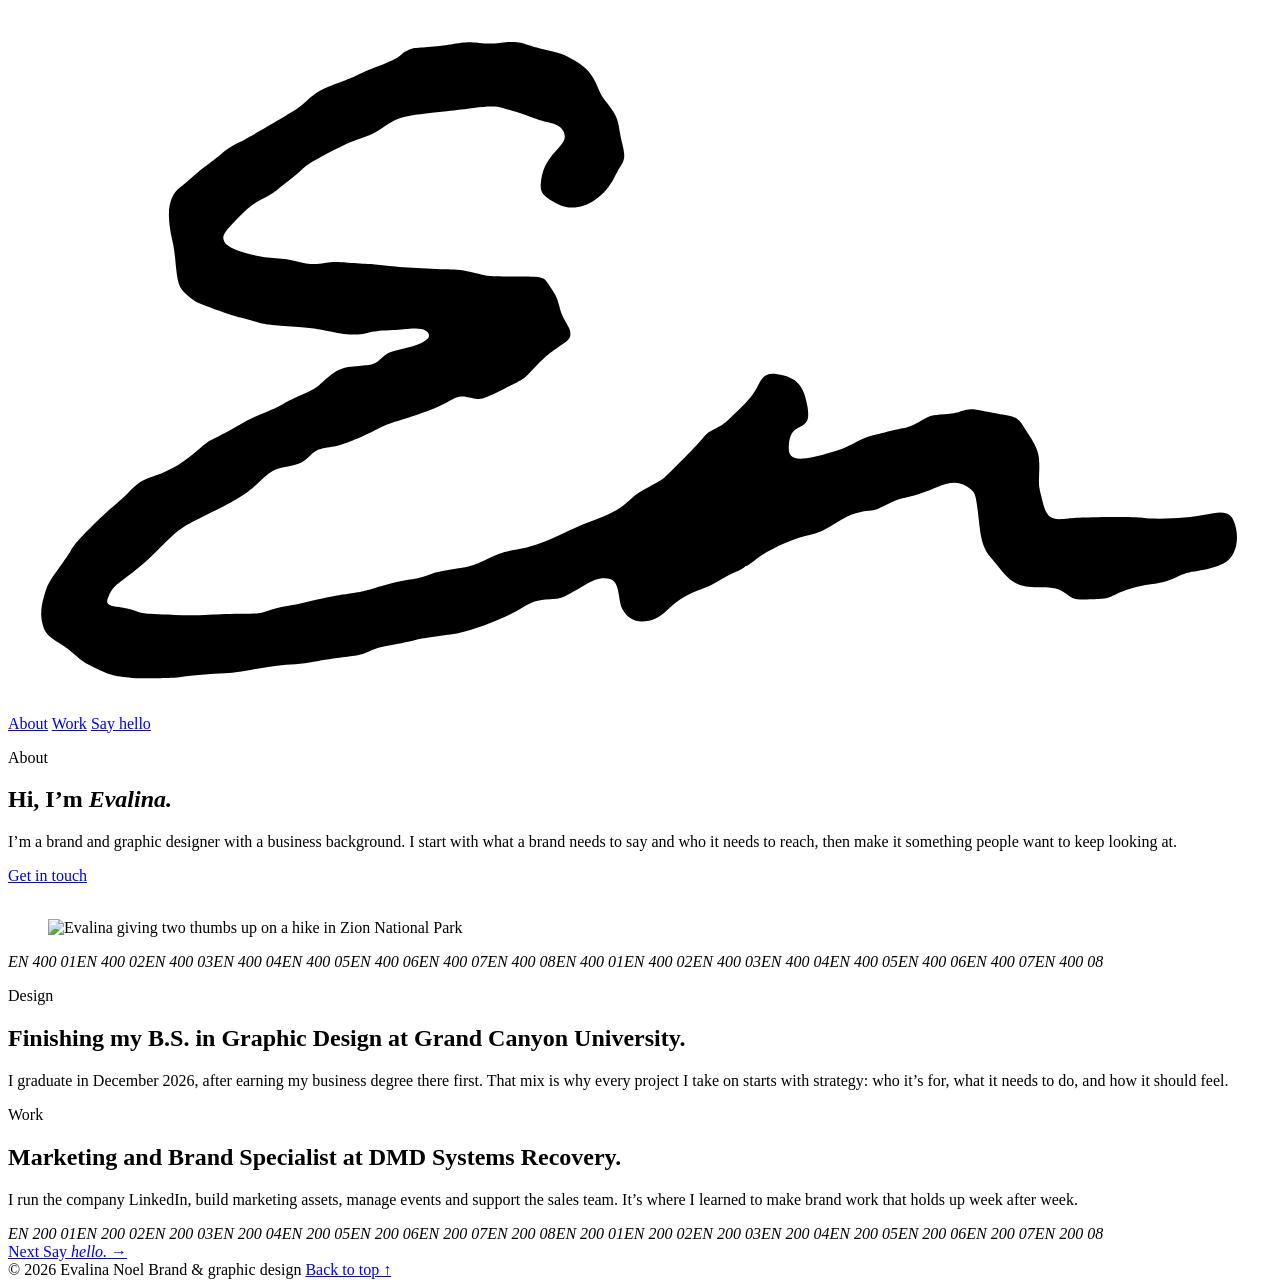
==== about.html @ e54be5aa "Add files via upload" ====
<!doctype html>
<html lang="en">
<head>
  <meta charset="utf-8">
  <meta name="viewport" content="width=device-width, initial-scale=1">
  <title>About | Evalina Noel</title>
  <meta name="description" content="About Evalina Noel, brand and graphic designer.">
  <meta property="og:title" content="About | Evalina Noel">
  <meta property="og:description" content="About Evalina Noel, brand and graphic designer.">
  <meta property="og:url" content="https://evalinanoel.com/about.html">
  <meta property="og:image" content="https://evalinanoel.com/images/film/hero-blue.jpg">
  <meta property="og:type" content="website">
  <meta name="theme-color" content="#2443c9">
  <link rel="canonical" href="https://evalinanoel.com/about.html">
  <link rel="icon" href="favicon.svg" type="image/svg+xml">
  <link rel="preload" href="assets/fonts/archivo.woff2" as="font" type="font/woff2" crossorigin>
  <link rel="preload" href="assets/fonts/young-serif.woff2" as="font" type="font/woff2" crossorigin>
  <link rel="stylesheet" href="assets/css/style.css">
  <script>document.documentElement.classList.add('js');</script>
</head>
<body id="top">

  <header class="site-header">
    <a class="site-header__logo" href="index.html" aria-label="Evalina Noel, home"><svg viewBox="-20 -20 1702 946" class="sig" aria-hidden="true" focusable="false"><defs><mask id="sig-pen-1" maskUnits="userSpaceOnUse" x="-100" y="-100" width="1900" height="1150"><path class="sig__pen" d="M723 210C732 205 763 199 772 181C781 163 788 125 777 103C767 81 741 56 709 49C677 42 631 51 587 59C542 67 489 80 440 98C391 116 331 143 293 166C256 190 226 213 215 240C204 266 209 305 230 323C251 341 291 341 342 347C394 353 478 353 538 357C597 361 675 363 699 372C723 380 707 396 684 411C662 425 611 441 562 459C513 478 448 499 391 523C334 547 268 577 220 606C172 635 130 667 103 697C76 726 55 761 59 782C63 804 84 821 127 826C170 831 249 820 318 811C386 802 473 784 538 772C603 761 660 749 709 743C758 737 802 747 831 738C860 729 868 707 885 689C901 671 907 662 929 631C951 599 1008 508 1017 499C1026 490 993 555 983 577C972 599 942 622 953 631C965 640 1010 637 1051 631C1092 624 1155 604 1198 591C1240 579 1284 551 1308 557C1331 564 1331 605 1339 631C1348 657 1346 696 1359 714C1372 732 1387 739 1418 738C1448 737 1508 717 1540 709C1572 701 1597 692 1608 689" fill="none" stroke="#fff" stroke-width="190" stroke-linecap="round" stroke-linejoin="round" pathLength="1"/></mask></defs><path class="sig__ink" d="M152.0 882.4C125.3 880.5 116.5 878.3 96.8 868.4C83.3 861.6 80.0 859.4 68.4 849.4C63.5 845.3 56.9 840.2 53.6 838.2C33.5 825.5 30.5 822.5 27.0 811.2C23.5 800.2 24.0 787.4 28.4 772.3C32.9 756.7 35.6 751.5 47.7 735.3C53.1 728.1 60.6 717.1 64.5 710.8C70.7 700.8 73.7 697.2 92.0 678.9C103.3 667.6 115.9 655.7 120.0 652.5C124.1 649.2 133.4 640.9 140.6 634.0C157.5 617.6 159.5 616.3 178.4 609.6C200.7 601.8 217.8 591.2 239.3 572.0C246.9 565.2 250.3 563.0 264.4 556.2C273.3 551.8 285.5 545.2 291.4 541.6C302.3 534.8 313.6 529.4 331.0 522.5C336.2 520.4 345.3 516.1 351.2 512.8C357.1 509.5 368.0 504.1 375.6 500.9C391.3 494.0 394.5 492.0 405.5 481.9C422.7 466.3 430.1 463.1 452.3 461.9C470.9 460.9 473.9 459.9 482.8 451.7C490.6 444.6 494.2 442.7 506.5 440.1C532.9 434.3 547.0 427.7 547.0 421.3C547.0 413.7 536.1 409.9 520.5 412.0C516.1 412.6 504.2 413.5 494.0 414.0C479.5 414.6 473.0 415.4 464.0 417.5C449.3 421.0 438.9 420.5 414.0 415.5C393.2 411.3 386.9 410.6 356.0 408.5C329.3 406.8 324.7 406.1 311.2 401.9C305.9 400.3 297.7 398.0 293.0 396.8C282.3 394.2 244.9 380.9 235.2 376.4C227.1 372.5 216.3 363.1 212.5 356.6C209.1 350.8 207.4 342.3 205.5 321.9C204.7 312.3 203.1 300.8 202.0 296.4C192.4 256.0 195.6 233.5 212.7 220.8C215.9 218.5 223.2 212.3 229.0 207.0C234.8 201.8 243.8 194.5 249.0 190.8C254.2 187.1 262.6 180.6 267.6 176.3C274.7 170.3 280.3 166.7 292.1 160.6C307.0 153.0 358.7 122.7 370.0 115.0C373.1 112.9 378.9 108.1 383.0 104.3C395.8 92.4 403.8 88.1 429.2 79.2C435.6 76.9 445.2 72.9 450.7 70.2C456.1 67.5 463.0 64.4 466.0 63.2C469.0 62.0 477.4 58.8 484.7 56.0C497.3 51.1 507.9 45.3 510.9 41.6C512.5 39.7 518.8 36.2 523.5 34.8C525.1 34.3 533.5 33.5 542.0 33.0C550.5 32.5 564.5 31.0 573.0 29.6C597.0 25.8 599.2 25.6 614.3 27.1C626.6 28.2 630.1 28.2 643.9 26.7C662.3 24.7 667.9 25.2 682.6 30.5C688.1 32.4 698.2 35.1 705.1 36.5C721.8 39.8 730.4 43.0 742.4 50.4C761.2 61.9 767.1 69.1 776.0 91.1C777.9 95.8 781.2 101.2 784.5 105.3C797.1 120.5 801.2 128.7 803.0 142.2C803.7 146.8 805.5 156.1 807.2 162.9C811.0 178.8 810.8 183.7 805.7 191.7C803.6 194.9 799.4 202.4 796.3 208.5C779.4 241.3 745.9 257.1 720.7 244.1C700.6 233.7 696.4 228.8 697.4 216.5C698.8 199.0 704.3 187.1 717.4 173.0C729.4 160.3 731.6 155.0 728.4 147.2C725.6 140.3 719.8 136.8 706.1 133.6C700.1 132.2 690.6 129.2 685.1 127.0C676.1 123.5 660.8 118.6 645.0 114.3C637.2 112.1 624.9 112.3 607.0 114.8C598.5 116.0 582.3 117.9 571.0 119.0C511.0 125.1 506.8 126.1 484.4 141.2C472.8 149.0 470.5 150.1 449.5 157.5C441.3 160.5 428.4 166.4 414.5 173.7C387.8 187.8 384.4 189.9 374.0 199.2C369.5 203.2 362.2 209.2 357.9 212.5C353.6 215.8 346.7 221.2 342.7 224.6C338.6 227.9 330.6 233.0 324.9 236.0C309.8 243.6 304.3 248.0 287.4 265.1C269.9 283.0 267.6 287.4 271.5 295.1C276.5 304.7 308.5 314.8 340.8 317.0C351.7 317.7 359.4 318.8 368.0 321.0C384.5 325.2 392.3 325.7 406.7 323.5C417.2 321.9 420.5 321.8 437.5 322.9C447.9 323.5 461.0 324.3 466.5 324.6C472.0 324.9 482.8 326.0 490.5 327.1C504.1 329.0 556.3 331.9 576.6 332.0C587.9 332.0 597.8 333.6 615.0 338.3C626.5 341.4 626.5 341.4 661.4 341.7C703.4 342.0 700.6 341.2 709.8 355.0C718.5 368.1 719.6 370.3 722.5 382.1C724.3 389.6 726.3 394.7 729.7 400.5C736.7 412.6 737.3 414.0 737.3 418.7C737.3 425.0 735.2 427.3 719.9 437.4C706.7 446.3 702.8 449.8 682.5 471.1C674.5 479.5 674.5 479.5 649.0 492.3C618.9 507.3 616.6 507.9 604.7 505.1C590.0 501.5 585.7 502.2 572.5 510.1C561.2 517.0 534.4 527.1 501.0 537.1C494.1 539.1 484.7 543.2 473.5 549.0C454.3 559.0 430.1 568.6 420.7 570.1C397.7 573.6 395.6 574.4 386.7 582.8C376.0 592.9 374.0 593.8 353.1 598.0C338.0 601.0 333.7 603.5 318.9 617.6C300.8 634.8 290.8 641.0 242.2 665.1C212.1 680.1 210.6 681.2 183.0 708.5C164.8 726.5 157.0 733.3 142.3 744.3C122.8 759.0 120.8 761.0 116.0 771.2C110.9 782.0 113.0 784.4 129.6 786.5C136.4 787.4 144.4 789.3 151.0 791.6C162.5 795.7 157.8 795.2 214.5 797.6C224.6 798.0 238.0 797.8 251.0 796.9C262.3 796.2 282.3 795.5 295.5 795.5C319.5 795.4 319.5 795.4 331.1 791.3C337.9 788.9 347.2 786.5 353.6 785.5C366.3 783.6 376.5 781.4 398.0 776.1C406.5 774.0 418.9 771.5 425.5 770.6C453.2 766.7 458.1 765.7 471.0 762.0C493.9 755.2 510.0 751.3 521.0 749.7C531.0 748.2 538.0 746.3 553.5 740.7C557.7 739.2 567.7 737.1 578.5 735.6C602.3 732.2 605.8 731.2 624.0 722.5C641.7 714.1 648.8 711.8 665.0 709.1C683.5 706.0 699.5 700.8 720.0 691.0C743.2 680.0 752.9 675.7 761.6 672.5C791.7 661.2 803.7 655.0 814.9 644.5C826.4 633.8 828.4 632.4 843.5 624.5C850.6 620.8 858.3 616.5 860.6 614.9C865.7 611.4 906.8 569.9 914.5 560.6C921.6 551.9 922.5 551.2 934.1 545.5C943.0 541.2 944.8 539.7 961.2 523.7C978.6 506.7 984.0 500.0 990.4 487.2C996.9 474.3 1002.4 471.2 1015.7 473.0C1041.4 476.4 1052.2 488.2 1056.6 517.4C1059.0 533.5 1057.0 539.0 1046.7 543.9C1035.9 549.1 1032.5 554.7 1031.4 569.5C1029.8 589.9 1043.5 591.9 1089.8 577.9C1102.9 574.0 1109.5 571.3 1120.5 565.5C1133.6 558.6 1135.8 557.8 1156.0 552.7C1167.8 549.7 1180.7 546.7 1184.5 546.0C1192.4 544.7 1197.6 542.6 1210.5 535.1C1221.7 528.7 1223.6 528.2 1240.7 527.0C1252.1 526.3 1256.0 525.6 1263.0 523.1C1273.5 519.3 1277.9 519.3 1293.5 522.6C1300.1 524.0 1311.7 526.2 1319.2 527.5C1336.0 530.3 1340.4 532.5 1345.7 540.8C1347.7 543.9 1351.7 550.2 1354.6 554.6C1367.6 574.7 1369.5 581.8 1368.5 606.1C1367.9 622.7 1367.9 622.9 1371.4 637.8C1378.2 667.0 1382.4 670.4 1408.0 667.4C1425.7 665.3 1495.5 664.7 1507.9 666.5C1526.2 669.3 1572.2 667.1 1591.1 662.5C1618.1 656.0 1627.0 658.6 1632.0 674.7C1639.2 697.6 1632.5 720.0 1616.0 728.5C1608.2 732.5 1592.9 736.7 1582.0 738.0C1570.4 739.3 1563.1 741.4 1553.1 746.4C1543.7 751.2 1535.1 753.6 1518.8 756.1C1499.8 758.9 1486.1 762.9 1471.5 769.8C1459.5 775.4 1459.5 775.4 1440.0 776.2C1417.5 777.1 1415.6 776.7 1407.2 770.5C1394.7 761.4 1389.5 760.0 1367.0 760.0C1341.6 760.0 1331.0 754.6 1314.2 733.0C1310.6 728.3 1305.4 722.1 1302.7 719.1C1294.4 709.8 1290.4 698.2 1288.0 676.5C1283.6 635.9 1283.1 634.1 1276.4 628.1C1263.5 616.8 1250.6 616.3 1228.0 626.5C1216.6 631.6 1202.2 636.4 1192.0 638.5C1180.6 640.8 1175.6 642.6 1161.5 649.6C1149.7 655.4 1147.6 656.1 1139.0 657.1C1121.1 659.1 1112.2 662.6 1091.4 675.6C1077.7 684.2 1069.9 687.6 1059.3 689.5C1038.6 693.3 1005.4 708.3 988.2 721.7C976.6 730.8 968.8 735.6 959.5 739.6C954.5 741.7 945.1 746.7 938.5 750.7C930.4 755.6 922.5 759.4 914.1 762.5C894.2 769.7 882.9 776.5 868.5 790.1C855.3 802.5 847.6 806.0 833.2 806.0C822.5 806.0 814.0 801.0 808.4 791.4C805.3 786.1 804.5 783.2 802.5 770.1C799.9 752.9 795.4 748.0 782.4 748.0C773.8 748.1 769.0 749.9 750.5 760.7C725.4 775.2 725.4 775.2 710.5 776.1C691.6 777.3 685.6 779.1 671.2 788.4C652.8 800.3 612.3 816.2 586.0 821.9C583.5 822.4 571.1 824.3 558.3 826.0C545.5 827.7 533.3 829.7 531.0 830.5C525.9 832.3 507.4 836.2 491.1 838.9C481.5 840.6 476.1 842.1 466.8 846.1C454.8 851.2 454.8 851.2 428.7 854.5C414.3 856.3 397.6 859.0 391.5 860.3C384.4 861.9 375.7 863.1 367.0 863.5C349.3 864.3 335.3 866.1 308.5 870.9C290.8 874.1 282.4 875.1 265.5 876.0C243.5 877.1 219.1 879.4 211.2 881.1C206.4 882.1 162.1 883.1 152.0 882.4Z" mask="url(#sig-pen-1)"/></svg></a>
    <nav class="site-header__nav" aria-label="Primary">
      <a href="about.html" aria-current="page">About</a>
      <a href="work.html">Work</a>
      <a href="contact.html" class="site-header__cta">Say hello</a>
    </nav>
  </header>

  <main>

    <section class="about about--page" id="about">
      <div class="about__intro reveal">
        <p class="eyebrow">About</p>
        <h1 class="display">Hi, I&rsquo;m <em class="silver">Evalina.</em></h1>
        <p class="about__lead">I&rsquo;m a brand and graphic designer with a business background. I start with what a brand needs to say and who it needs to reach, then make it something people want to keep looking at.</p>
        <a class="pill pill--light" href="contact.html">Get in touch</a>
      </div>
      <div class="sky-stars" aria-hidden="true">
        <img class="star" src="images/stars/silver-a.png" alt="" style="--x:63%;--y:16%;--s:93px;--r:-12deg">
        <img class="star" src="images/stars/cream-b.png" alt="" style="--x:92%;--y:72%;--s:118px;--r:18deg">
      </div>
      <figure class="print reveal"><img src="images/film/evalina-zion.jpg" alt="Evalina giving two thumbs up on a hike in Zion National Park" loading="lazy"></figure>
    </section>

    <div class="filmstrip filmstrip--a" aria-hidden="true"><div class="filmstrip__track"><span class="filmstrip__frame"><img src="images/film/falls.jpg" alt="" loading="lazy"><i>EN 400 01</i></span><span class="filmstrip__frame"><img src="images/film/zion.jpg" alt="" loading="lazy"><i>EN 400 02</i></span><span class="filmstrip__frame"><img src="images/film/golden-gate.jpg" alt="" loading="lazy"><i>EN 400 03</i></span><span class="filmstrip__frame"><img src="images/film/crater-lake.jpg" alt="" loading="lazy"><i>EN 400 04</i></span><span class="filmstrip__frame"><img src="images/film/haystack-rock.jpg" alt="" loading="lazy"><i>EN 400 05</i></span><span class="filmstrip__frame"><img src="images/film/flatirons.jpg" alt="" loading="lazy"><i>EN 400 06</i></span><span class="filmstrip__frame"><img src="images/film/sunset.jpg" alt="" loading="lazy"><i>EN 400 07</i></span><span class="filmstrip__frame"><img src="images/film/river-bend.jpg" alt="" loading="lazy"><i>EN 400 08</i></span><span class="filmstrip__frame"><img src="images/film/falls.jpg" alt="" loading="lazy"><i>EN 400 01</i></span><span class="filmstrip__frame"><img src="images/film/zion.jpg" alt="" loading="lazy"><i>EN 400 02</i></span><span class="filmstrip__frame"><img src="images/film/golden-gate.jpg" alt="" loading="lazy"><i>EN 400 03</i></span><span class="filmstrip__frame"><img src="images/film/crater-lake.jpg" alt="" loading="lazy"><i>EN 400 04</i></span><span class="filmstrip__frame"><img src="images/film/haystack-rock.jpg" alt="" loading="lazy"><i>EN 400 05</i></span><span class="filmstrip__frame"><img src="images/film/flatirons.jpg" alt="" loading="lazy"><i>EN 400 06</i></span><span class="filmstrip__frame"><img src="images/film/sunset.jpg" alt="" loading="lazy"><i>EN 400 07</i></span><span class="filmstrip__frame"><img src="images/film/river-bend.jpg" alt="" loading="lazy"><i>EN 400 08</i></span></div></div>

    <section class="more">
      <div class="more__grid">
        <div class="more__block reveal">
          <p class="eyebrow">Design</p>
          <h2 class="more__title">Finishing my B.S. in Graphic Design at Grand Canyon University.</h2>
          <p>I graduate in December 2026, after earning my business degree there first. That mix is why every project I take on starts with strategy: who it&rsquo;s for, what it needs to do, and how it should feel.</p>
        </div>
        <div class="more__block reveal">
          <p class="eyebrow">Work</p>
          <h2 class="more__title">Marketing and Brand Specialist at DMD Systems Recovery.</h2>
          <p>I run the company LinkedIn, build marketing assets, manage events and support the sales team. It&rsquo;s where I learned to make brand work that holds up week after week.</p>
        </div>
      </div>
    </section>


    <div class="filmstrip filmstrip--b" aria-hidden="true"><div class="filmstrip__track"><span class="filmstrip__frame"><img src="images/film/redwoods.jpg" alt="" loading="lazy"><i>EN 200 01</i></span><span class="filmstrip__frame"><img src="images/film/party-table.jpg" alt="" loading="lazy"><i>EN 200 02</i></span><span class="filmstrip__frame"><img src="images/film/rockefeller.jpg" alt="" loading="lazy"><i>EN 200 03</i></span><span class="filmstrip__frame"><img src="images/film/alpacas.jpg" alt="" loading="lazy"><i>EN 200 04</i></span><span class="filmstrip__frame"><img src="images/film/bay.jpg" alt="" loading="lazy"><i>EN 200 05</i></span><span class="filmstrip__frame"><img src="images/film/coast-camp.jpg" alt="" loading="lazy"><i>EN 200 06</i></span><span class="filmstrip__frame"><img src="images/film/mission.jpg" alt="" loading="lazy"><i>EN 200 07</i></span><span class="filmstrip__frame"><img src="images/film/creek-trail.jpg" alt="" loading="lazy"><i>EN 200 08</i></span><span class="filmstrip__frame"><img src="images/film/redwoods.jpg" alt="" loading="lazy"><i>EN 200 01</i></span><span class="filmstrip__frame"><img src="images/film/party-table.jpg" alt="" loading="lazy"><i>EN 200 02</i></span><span class="filmstrip__frame"><img src="images/film/rockefeller.jpg" alt="" loading="lazy"><i>EN 200 03</i></span><span class="filmstrip__frame"><img src="images/film/alpacas.jpg" alt="" loading="lazy"><i>EN 200 04</i></span><span class="filmstrip__frame"><img src="images/film/bay.jpg" alt="" loading="lazy"><i>EN 200 05</i></span><span class="filmstrip__frame"><img src="images/film/coast-camp.jpg" alt="" loading="lazy"><i>EN 200 06</i></span><span class="filmstrip__frame"><img src="images/film/mission.jpg" alt="" loading="lazy"><i>EN 200 07</i></span><span class="filmstrip__frame"><img src="images/film/creek-trail.jpg" alt="" loading="lazy"><i>EN 200 08</i></span></div></div>

    <section class="cta">
      <a class="cta__link reveal" href="contact.html">
        <span class="cta__eyebrow">Next</span>
        <span class="cta__title">Say <em class="silver">hello.</em></span>
        <span class="cta__arrow" aria-hidden="true">&#8594;</span>
      </a>
    </section>

  </main>

  <footer class="site-footer">
    <span>&copy; <span data-year>2026</span> Evalina Noel</span>
    <span>Brand &amp; graphic design</span>
    <a href="#top" data-top>Back to top &#8593;</a>
  </footer>

  <div class="cursor" aria-hidden="true"></div>
  <script src="assets/js/main.js" defer></script>
</body>
</html>
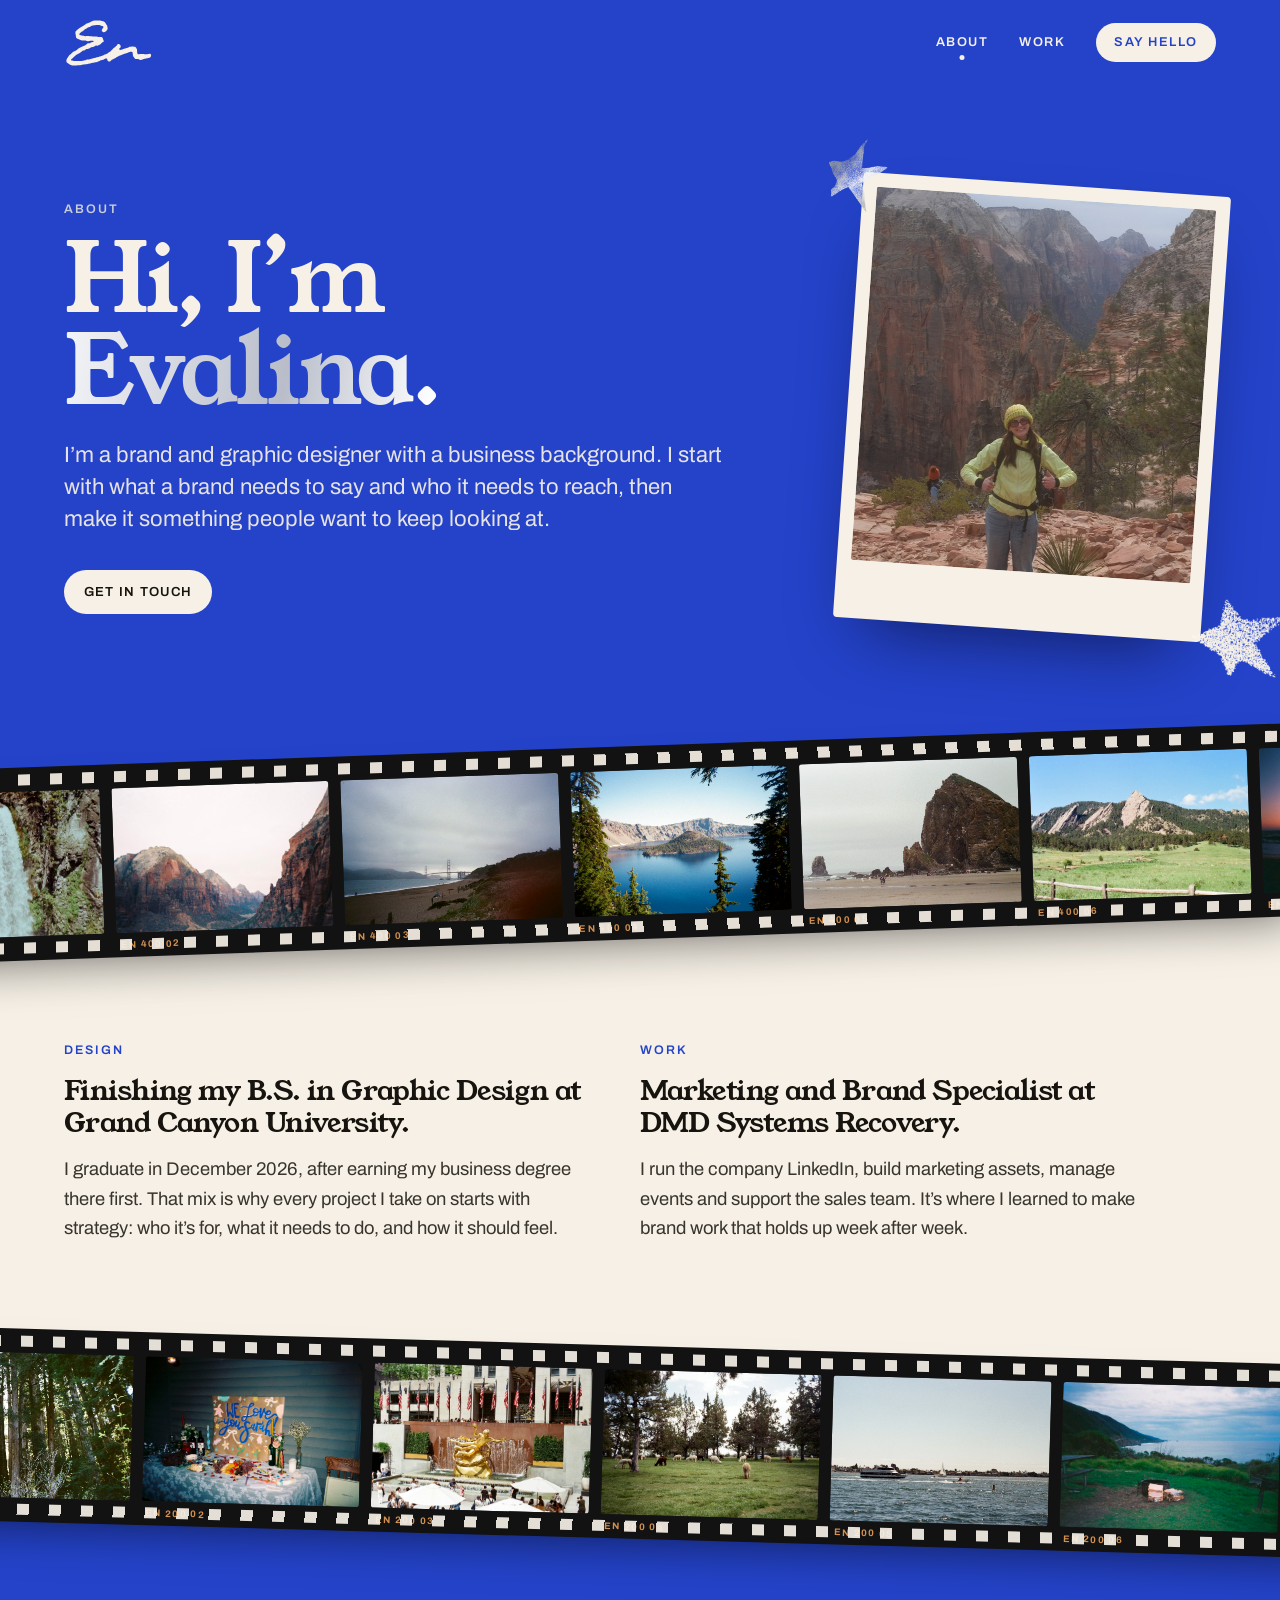
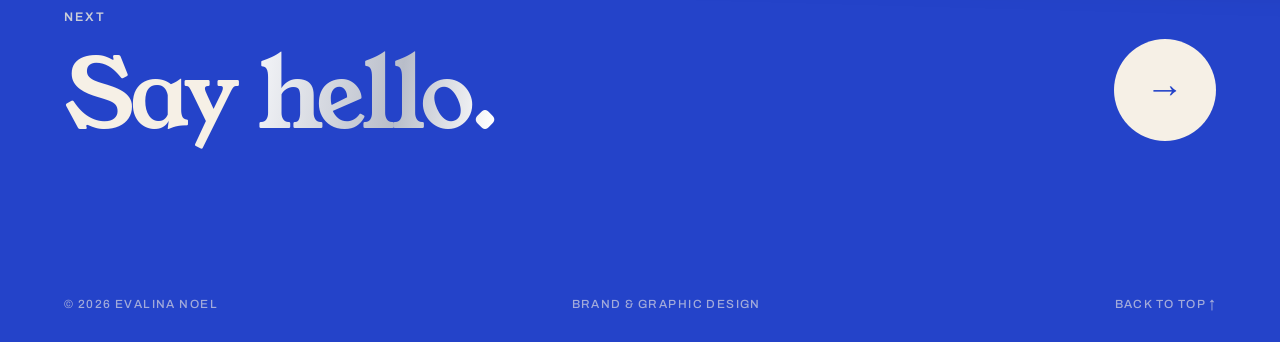
==== commit b8977f89: "Add files via upload" ====
--- a/about.html
+++ b/about.html
@@ -15,7 +15,7 @@
   <link rel="icon" href="favicon.svg" type="image/svg+xml">
   <link rel="preload" href="assets/fonts/archivo.woff2" as="font" type="font/woff2" crossorigin>
   <link rel="preload" href="assets/fonts/young-serif.woff2" as="font" type="font/woff2" crossorigin>
-  <link rel="stylesheet" href="assets/css/style.css">
+  <link rel="stylesheet" href="assets/css/style.css?v=6">
   <script>document.documentElement.classList.add('js');</script>
 </head>
 <body id="top">
@@ -39,8 +39,8 @@
         <a class="pill pill--light" href="contact.html">Get in touch</a>
       </div>
       <div class="sky-stars" aria-hidden="true">
-        <img class="star" src="images/stars/silver-a.png" alt="" style="--x:63%;--y:16%;--s:93px;--r:-12deg">
-        <img class="star" src="images/stars/cream-b.png" alt="" style="--x:92%;--y:72%;--s:118px;--r:18deg">
+        <img loading="lazy" decoding="async" class="star" src="images/stars/silver-a.png" alt="" style="--x:63%;--y:16%;--s:93px;--r:-12deg">
+        <img loading="lazy" decoding="async" class="star" src="images/stars/cream-b.png" alt="" style="--x:92%;--y:72%;--s:118px;--r:18deg">
       </div>
       <figure class="print reveal"><img src="images/film/evalina-zion.jpg" alt="Evalina giving two thumbs up on a hike in Zion National Park" loading="lazy"></figure>
     </section>
@@ -82,6 +82,7 @@
   </footer>
 
   <div class="cursor" aria-hidden="true"></div>
-  <script src="assets/js/main.js" defer></script>
+  <script src="assets/js/main.js?v=6" defer></script>
+  <script data-goatcounter="https://evalinanoel.goatcounter.com/count" async src="https://gc.zgo.at/count.js"></script>
 </body>
 </html>
--- a/assets/css/style.css
+++ b/assets/css/style.css
@@ -0,0 +1,523 @@
+/* evalinanoel.com
+   Ink & Cobalt, warmed up with colors pulled from the film photos.
+   Change a color once here and the whole site follows. */
+
+@font-face { font-family: "Young Serif"; src: url("../fonts/young-serif.woff2") format("woff2"); font-weight: 400; font-display: swap; }
+@font-face { font-family: "Archivo"; src: url("../fonts/archivo.woff2") format("woff2"); font-weight: 100 900; font-stretch: 62% 125%; font-display: swap; }
+
+:root {
+  --ink: #17140f;
+  --paper: #f6f0e6;
+  --cobalt: #2443c9;
+  --cobalt-deep: #172d93;
+  --blush: #f4cfc8;
+  --sun: #f2a65a;
+  --navy: #121a4a;
+  --silver: linear-gradient(100deg, #f4f5f8 0%, #b8bdc9 30%, #ffffff 50%, #a3a9b7 72%, #e7e9ee 100%);
+  --silver-solid: #c9cdd8;
+  --moss: #4a5530;
+
+  --grotesk: "Archivo", "Helvetica Neue", Arial, sans-serif;
+  --serif: var(--grotesk);
+  --display: "Young Serif", Georgia, serif;
+
+  --pad: clamp(20px, 5vw, 80px);
+  --space: clamp(96px, 13vw, 200px);
+  --arch: clamp(48px, 9vw, 140px);
+  --ease: cubic-bezier(.22, .8, .2, 1);
+}
+
+*, *::before, *::after { box-sizing: border-box; }
+html { scroll-behavior: smooth; -webkit-text-size-adjust: 100%; }
+body {
+  margin: 0;
+  background: var(--paper);
+  color: var(--ink);
+  font-family: var(--grotesk);
+  font-size: clamp(1rem, .8vw + .6rem, 1.15rem);
+  line-height: 1.5;
+  -webkit-font-smoothing: antialiased;
+  overflow-x: hidden;
+}
+img { display: block; max-width: 100%; }
+main { overflow-x: clip; }
+html, body { overflow-x: clip; }
+a { color: inherit; text-decoration: none; }
+a:focus-visible, button:focus-visible { outline: 3px solid var(--sun); outline-offset: 4px; border-radius: 4px; }
+em { font-style: normal; }
+
+/* Shared type */
+.eyebrow .idx { display: inline-block; margin-right: .9em; padding: .25em .6em; border-radius: 999px; background: currentColor; }
+.eyebrow .idx { color: inherit; }
+.eyebrow {
+  margin: 0 0 1.2em;
+  font-family: var(--grotesk);
+  font-size: .78rem;
+  font-weight: 600;
+  letter-spacing: .16em;
+  text-transform: uppercase;
+}
+.display {
+  margin: 0;
+  font-family: var(--grotesk);
+  font-weight: 800;
+  font-stretch: 125%;
+  font-size: clamp(2.6rem, 7.4vw, 7.6rem);
+  line-height: .9;
+  letter-spacing: -0.035em;
+  text-transform: uppercase;
+}
+
+.display--md { font-size: clamp(2.2rem, 5vw, 5rem); line-height: .98; }
+
+.pill {
+  display: inline-flex; align-items: center; gap: .6em;
+  padding: .9em 1.5em;
+  border-radius: 999px;
+  background: var(--ink); color: var(--paper);
+  font-family: var(--grotesk); font-size: .82rem; font-weight: 600;
+  letter-spacing: .1em; text-transform: uppercase;
+  transition: background .3s var(--ease), color .3s var(--ease), transform .3s var(--ease);
+}
+.pill:hover { background: var(--cobalt); transform: translateY(-2px); }
+.pill--light { background: var(--paper); color: var(--ink); }
+.pill--light:hover { background: var(--blush); color: var(--ink); }
+
+/* Signature: Evalina's hand-drawn "En" (used in the intro, header and contact) */
+.sig { display: block; width: 100%; height: auto; overflow: visible; }
+.sig__ink { fill: currentColor; }
+/* The pen stroke inside the mask reveals the ink as if it is being written */
+.sig--write .sig__pen { stroke-dasharray: 1 1; stroke-dashoffset: 1; }
+.sig--write.is-writing .sig__pen { animation: sig-write var(--write, 2.2s) cubic-bezier(.55, .05, .35, 1) forwards; }
+@keyframes sig-write { to { stroke-dashoffset: 0; } }
+
+/* ---------- Intro animation ---------- */
+.intro { display: none; }
+.js .intro {
+  display: grid; place-items: center;
+  position: fixed; inset: 0; z-index: 100;
+  background: var(--paper);
+  color: var(--cobalt);
+  cursor: pointer;
+  transition: background-color .9s var(--ease), opacity .6s ease;
+}
+.intro__sig { width: min(62vw, 560px); transform-origin: 0 0; will-change: transform; }
+.intro.is-flying { background-color: rgba(246, 240, 230, 0); }
+.intro.is-flying .intro__sig { transition: transform 1.05s var(--ease), color 1.05s var(--ease); }
+.intro.is-done { opacity: 0; pointer-events: none; }
+.js body.is-intro { overflow: hidden; }
+
+/* ---------- Header ---------- */
+.site-header {
+  position: fixed; top: 0; left: 0; right: 0; z-index: 50;
+  display: flex; align-items: center; justify-content: space-between;
+  padding: 18px var(--pad);
+  color: var(--paper);
+  transition: background-color .5s var(--ease), color .5s var(--ease), padding .5s var(--ease), box-shadow .5s;
+}
+.site-header__logo { display: block; width: clamp(78px, 7vw, 104px); }
+.js body.is-intro .site-header__logo { opacity: 0; }
+.site-header__nav { display: flex; align-items: center; gap: clamp(14px, 2.4vw, 36px); font-family: var(--grotesk); font-size: .8rem; font-weight: 600; letter-spacing: .12em; text-transform: uppercase; }
+.site-header__nav a { position: relative; padding: 6px 0; }
+.site-header__nav a:not(.site-header__cta)::after {
+  content: ""; position: absolute; left: 50%; bottom: -2px; width: 5px; height: 5px; border-radius: 50%;
+  background: currentColor; transform: translateX(-50%) scale(0); transition: transform .3s var(--ease);
+}
+.site-header__nav a:not(.site-header__cta):hover::after { transform: translateX(-50%) scale(1); }
+.site-header__cta { padding: 10px 18px !important; border-radius: 999px; background: var(--paper); color: var(--cobalt); transition: background .3s, color .3s; }
+.site-header__cta:hover { background: var(--blush); }
+.site-header.is-solid { background: rgba(246, 240, 230, .92); backdrop-filter: blur(14px); -webkit-backdrop-filter: blur(14px); color: var(--cobalt); padding-block: 12px; box-shadow: 0 10px 30px -24px rgba(23, 20, 15, .5); }
+.site-header.is-solid .site-header__cta { background: var(--cobalt); color: var(--paper); }
+.site-header.is-solid .site-header__cta:hover { background: var(--ink); }
+
+/* ---------- Hero ---------- */
+.hero { position: relative; min-height: 100svh; display: flex; align-items: flex-start; color: var(--paper); overflow: hidden; background: var(--cobalt-deep); }
+.hero__img { position: absolute; inset: 0; width: 100%; height: 100%; object-fit: cover; object-position: 50% 70%; transform: scale(1.06); transition: transform 2.4s var(--ease); }
+.hero.is-in .hero__img { transform: scale(1); }
+.hero::after { content: ""; position: absolute; inset: 0; background: linear-gradient(180deg, rgba(10, 15, 56, .35) 0%, rgba(10, 15, 56, 0) 40%, rgba(10, 15, 56, 0) 70%, rgba(10, 15, 56, .35) 100%); }
+.hero .sky-stars { z-index: 1; }
+.hero__inner { position: relative; z-index: 2; width: 100%; padding: clamp(120px, 14vh, 150px) var(--pad) 70px; display: grid; grid-template-columns: 1fr minmax(220px, 380px); align-items: end; gap: 24px 40px; }
+.hero__kicker { grid-column: 1 / -1; margin: 0; font-family: var(--grotesk); font-size: .78rem; font-weight: 600; letter-spacing: .16em; text-transform: uppercase; }
+.hero__kicker span { display: inline-block; margin-left: .8em; padding: .25em .7em; border-radius: 999px; background: var(--blush); color: var(--ink); letter-spacing: .08em; }
+.hero__title { margin: 0; font-family: var(--grotesk); font-weight: 800; font-stretch: 125%; font-size: clamp(3rem, 9.4vw, 10rem); line-height: .84; letter-spacing: -0.045em; text-transform: uppercase; }
+.hero__title .line { display: block; overflow: hidden; padding: .06em 0 .24em; margin: -.06em 0 -.24em; }
+.hero__title .line > span { display: block; }
+.js .hero__title .line > span { transform: translateY(105%); transition: transform 1.1s var(--ease); }
+.js .hero.is-in .hero__title .line > span { transform: none; }
+.js .hero.is-in .hero__title .line:nth-child(2) > span { transition-delay: .12s; }
+.js .hero.is-in .hero__title .line:nth-child(3) > span { transition-delay: .24s; }
+.js .hero__kicker, .js .hero__sub { opacity: 0; transform: translateY(16px); transition: opacity .9s var(--ease) .45s, transform .9s var(--ease) .45s; }
+.js .hero.is-in .hero__kicker, .js .hero.is-in .hero__sub { opacity: 1; transform: none; }
+.hero__sub { margin: 0; font-size: clamp(1.1rem, 1.5vw, 1.4rem); line-height: 1.4; color: var(--cobalt-deep); }
+.hero__scroll {
+  position: absolute; z-index: 1; right: var(--pad); bottom: calc(var(--arch) + 40px);
+  writing-mode: vertical-rl; color: var(--paper); font-family: var(--grotesk); font-size: .72rem; font-weight: 600; letter-spacing: .2em; text-transform: uppercase;
+}
+.hero__scroll::after { content: ""; display: block; width: 2px; height: 48px; margin: 12px auto 0; border-radius: 2px; background: currentColor; animation: nudge 2.2s var(--ease) infinite; transform-origin: top; }
+@keyframes nudge { 0% { transform: scaleY(0); } 50% { transform: scaleY(1); } 100% { transform: scaleY(1); opacity: 0; } }
+
+/* Sections sit edge to edge; film strips run across the seams */
+.about, .work, .film, .contact, .page-head, .more, .cta { position: relative; padding: var(--space) var(--pad); background: var(--bg); }
+.film { padding-top: calc(var(--space) * .6); }
+.about { --bg: var(--cobalt); z-index: 2; color: var(--paper); }
+.work { --bg: var(--paper); z-index: 3; }
+.film { --bg: var(--navy); z-index: 4; }
+.contact { --bg: var(--cobalt); z-index: 5; padding-bottom: clamp(40px, 6vw, 80px); }
+
+/* ---------- Stars ---------- */
+.star { display: block; width: 1em; height: 1em; user-select: none; -webkit-user-drag: none; }
+.sky-stars { position: absolute; inset: 0; pointer-events: none; overflow: hidden; }
+.sky-stars .star { position: absolute; left: var(--x); top: var(--y); width: var(--s); height: var(--s); transform: translateY(calc(var(--p, 0) * var(--s) * -2.5px)) rotate(calc(var(--r, 0deg) + var(--p, 0) * 40deg)); will-change: transform; }
+.hero .sky-stars { z-index: 0; }
+
+/* ---------- Section heads ---------- */
+.section-head { display: grid; grid-template-columns: 1fr minmax(240px, 400px); align-items: end; gap: 24px 48px; margin-bottom: clamp(48px, 7vw, 110px); }
+.section-head__note { margin: 0; }
+.section-head--light { color: var(--paper); }
+
+/* ---------- Work ---------- */
+.work { background: var(--paper); }
+.work .display em { color: var(--cobalt); }
+.work__grid { display: grid; grid-template-columns: repeat(3, 1fr); gap: clamp(36px, 4vw, 56px) clamp(18px, 2vw, 28px); }
+.project { display: block; transition: transform .6s var(--ease); }
+.project:hover { transform: translateY(-8px) rotate(-1deg); }
+.project:nth-child(even):hover { transform: translateY(-8px) rotate(1deg); }
+.work__grid .project:nth-child(3n+2) { transition-delay: .08s; }
+.work__grid .project:nth-child(3n) { transition-delay: .16s; }
+.project__media {
+  position: relative; overflow: hidden; aspect-ratio: 808 / 632;
+  background: var(--c, var(--cobalt));
+  border-radius: 14px;
+}
+.project__media img { position: absolute; inset: 0; width: 100%; height: 100%; object-fit: cover; transition: transform .8s var(--ease); }
+
+.project__fallback {
+  position: absolute; inset: 0; display: grid; place-items: center; padding: 10%;
+  font-family: var(--grotesk); font-weight: 800; font-stretch: 125%; text-transform: uppercase; letter-spacing: -0.03em;
+  font-size: clamp(1.4rem, 2.4vw, 2.2rem); line-height: .95; text-align: center; color: var(--paper);
+}
+.project__media.has-img .project__fallback { display: none; }
+.project__meta { display: flex; align-items: center; flex-wrap: wrap; gap: 6px 12px; padding-top: 16px; }
+.project__no { font-family: var(--grotesk); font-size: .78rem; font-weight: 700; letter-spacing: .1em; color: var(--c); }
+.project__meta h3 { margin: 0; font-family: var(--grotesk); font-weight: 700; font-stretch: 112%; font-size: clamp(1rem, 1.3vw, 1.2rem); letter-spacing: -0.01em; text-transform: uppercase; }
+.project__meta p { margin: 0; flex-basis: 100%; opacity: .7; font-size: 1rem; }
+.work__more { margin: clamp(56px, 8vw, 110px) 0 0; text-align: center; }
+
+/* ---------- Film ---------- */
+.film { color: var(--paper); padding-top: calc(var(--space) * .55); }
+
+.film > :not(.sky-stars) { position: relative; z-index: 1; }
+.film .sky-stars, .contact .sky-stars { z-index: 0; }
+.contact > :not(.sky-stars) { position: relative; z-index: 1; }
+.marquee { overflow: hidden; margin: 0 calc(var(--pad) * -1) clamp(48px, 7vw, 100px); }
+.marquee__track { display: flex; gap: .45em; width: max-content; animation: marquee 38s linear infinite; font-family: var(--grotesk); font-weight: 800; font-stretch: 125%; text-transform: uppercase; letter-spacing: -0.03em; font-size: clamp(2.2rem, 5.4vw, 5rem); line-height: 1.1; color: var(--silver-solid); white-space: nowrap; }
+.marquee__star { display: flex; align-items: center; }
+.marquee__star .star { width: .8em; height: .8em; }
+@keyframes marquee { to { transform: translateX(-50%); } }
+
+.gallery { display: grid; grid-template-columns: repeat(3, 1fr); gap: clamp(14px, 2vw, 28px); align-items: start; }
+.gallery__col { display: grid; gap: clamp(14px, 2vw, 28px); will-change: transform; }
+/* Columns drift at different speeds as you scroll (set by main.js) */
+.gallery__col--1 { transform: translateY(calc(var(--p, 0) * 30px)); }
+.gallery__col--2 { transform: translateY(calc(var(--p, 0) * -70px)); margin-top: 60px; }
+.gallery__col--3 { transform: translateY(calc(var(--p, 0) * 40px)); }
+.shot { margin: 0; cursor: zoom-in; }
+.shot img { width: 100%; border-radius: 16px; transition: transform .8s var(--ease), filter .8s var(--ease); }
+.shot--arch img { aspect-ratio: 4 / 5; object-fit: cover; border-radius: 999px 999px 16px 16px; }
+.shot:hover img { transform: translateY(-6px) rotate(-.6deg); filter: saturate(1.15); }
+.shot figcaption { padding: .7em .2em 0; font-family: var(--grotesk); font-size: .72rem; font-weight: 600; letter-spacing: .12em; text-transform: uppercase; opacity: .85; }
+
+/* ---------- About (night sky) ---------- */
+.about { display: grid; grid-template-columns: repeat(12, 1fr); column-gap: 24px; align-items: center; }
+.about__intro { grid-column: 1 / span 7; position: relative; z-index: 1; }
+.about .sky-stars { z-index: 2; }
+
+.about__lead { margin: .9em 0 1.6em; max-width: 30em; font-size: 1.2em; line-height: 1.45; }
+.print { grid-column: 9 / span 4; position: relative; z-index: 1; margin: 0; padding: 14px 14px 58px; background: var(--paper); color: var(--ink); border-radius: 4px; transform: rotate(4deg); box-shadow: 0 30px 70px -30px rgba(0, 0, 0, .8); transition: transform .8s var(--ease); }
+.print:hover { transform: rotate(1deg) translateY(-6px); }
+.print img { width: 100%; aspect-ratio: 4 / 4.4; object-fit: cover; border-radius: 2px; }
+.print figcaption { padding: 14px 4px 18px; font-family: var(--grotesk); font-size: .7rem; font-weight: 600; letter-spacing: .14em; text-transform: uppercase; text-align: center; color: var(--muted, #6b665d); }
+
+.constellation { grid-column: 1 / -1; position: relative; z-index: 1; margin-top: clamp(64px, 9vw, 130px); }
+.constellation__title { margin: 0 0 clamp(24px, 3vw, 40px); font-family: var(--grotesk); font-size: .78rem; font-weight: 600; letter-spacing: .16em; text-transform: uppercase; color: #c9ccd4; }
+.constellation__map { position: relative; aspect-ratio: 100 / 40; }
+.constellation__lines { position: absolute; inset: 0; width: 100%; height: 100%; overflow: visible; }
+.constellation__lines polyline { fill: none; stroke: #c9ccd4; stroke-width: .14; stroke-opacity: .5; stroke-linecap: round; stroke-dasharray: 1; stroke-dashoffset: 1; transition: stroke-dashoffset 2.6s var(--ease) .3s; }
+.constellation.is-in .constellation__lines polyline, .no-anim .constellation__lines polyline { stroke-dashoffset: 0; }
+.constellation__stars { list-style: none; margin: 0; padding: 0; }
+.constellation__stars li { position: absolute; left: var(--x); top: var(--y); width: 0; height: 0; }
+.constellation__stars .star { position: absolute; left: -15px; top: -15px; width: 30px; height: 30px; filter: drop-shadow(0 0 10px rgba(255, 255, 255, .6)); transition: transform .5s var(--ease); }
+.constellation__stars li .star { animation: pulse 4s ease-in-out infinite; animation-delay: calc(var(--x) / 20%  * .4s); }
+.constellation__stars li:hover .star { transform: scale(1.4) rotate(36deg); }
+@keyframes pulse { 0%, 100% { scale: 1; } 50% { scale: 1.15; } }
+.constellation__stars span {
+  position: absolute; left: 50%; top: 26px; transform: translateX(-50%); width: max-content; max-width: 15ch; text-align: center;
+  font-family: var(--grotesk); font-size: clamp(.72rem, .95vw, .9rem); font-weight: 700; font-stretch: 112%; line-height: 1.2; letter-spacing: .02em; text-transform: uppercase;
+}
+.constellation__stars li.up span { top: auto; bottom: 26px; }
+.constellation__stars li:first-child span { left: 0; transform: none; text-align: left; }
+.constellation__stars li:last-child span { left: auto; right: 0; transform: none; text-align: right; }
+
+/* ---------- Contact ---------- */
+.contact { color: var(--paper); text-align: center; }
+.contact .eyebrow { color: var(--silver-solid); }
+.contact__title { margin: 0 auto; max-width: 14ch; font-family: var(--grotesk); font-weight: 800; font-stretch: 125%; font-size: clamp(2.6rem, 8vw, 8.4rem); line-height: .88; letter-spacing: -0.04em; text-transform: uppercase; }
+
+.contact__email { display: inline-block; margin-top: .9em; font-family: var(--grotesk); font-weight: 700; font-stretch: 112%; letter-spacing: -0.02em; font-size: clamp(1.5rem, 3.6vw, 3.2rem); color: var(--paper); background: linear-gradient(currentColor, currentColor) 0 100% / 0 2px no-repeat; transition: background-size .5s var(--ease), color .3s; }
+.contact__email:hover { background-size: 100% 2px; color: var(--silver-solid); }
+.contact__links { display: flex; justify-content: center; gap: 12px; margin: 2.2em 0 0; padding: 0; list-style: none; }
+.contact__sig { width: min(60vw, 420px); margin: clamp(60px, 9vw, 120px) auto 0; color: var(--silver-solid); }
+
+/* ---------- Footer ---------- */
+.site-footer { display: flex; justify-content: space-between; flex-wrap: wrap; gap: 12px 24px; padding: 22px var(--pad) 28px; background: var(--cobalt); color: rgba(246, 240, 230, .6); font-family: var(--grotesk); font-size: .74rem; font-weight: 500; letter-spacing: .12em; text-transform: uppercase; }
+.site-footer a:hover { color: var(--paper); }
+
+/* ---------- Lightbox ---------- */
+.lightbox { position: fixed; inset: 0; z-index: 200; display: grid; grid-template-columns: auto 1fr auto; align-items: center; gap: 12px; padding: 4vw; background: rgba(23, 20, 15, .94); color: var(--paper); }
+.lightbox[hidden] { display: none; }
+.lightbox figure { margin: 0; display: grid; justify-items: center; gap: 12px; }
+.lightbox img { max-width: 100%; max-height: 80vh; border-radius: 12px; }
+.lightbox figcaption { font-family: var(--grotesk); font-size: .75rem; font-weight: 600; letter-spacing: .12em; text-transform: uppercase; }
+.lightbox button { border: 0; background: rgba(246, 240, 230, .12); color: var(--paper); width: 52px; height: 52px; border-radius: 50%; font-size: 1.4rem; cursor: pointer; transition: background .3s; }
+.lightbox button:hover { background: var(--cobalt); }
+.lightbox__close { position: absolute; top: 20px; right: 20px; }
+
+/* ---------- Scroll reveal ---------- */
+.js .reveal { opacity: 0; transform: translateY(40px); transition: opacity 1s var(--ease), transform 1s var(--ease); }
+.js .reveal.is-in { opacity: 1; transform: none; }
+
+/* ---------- Tablet ---------- */
+@media (max-width: 960px) {
+  .hero__inner { grid-template-columns: 1fr; }
+  .about__intro { grid-column: 1 / -1; }
+  .print { grid-column: 3 / span 8; margin-top: 56px; }
+  .section-head { grid-template-columns: 1fr; }
+  .work__grid { grid-template-columns: 1fr 1fr; }
+  .gallery { grid-template-columns: 1fr 1fr; }
+  .gallery__col--3 { display: none; }
+}
+
+/* ---------- Phone ---------- */
+@media (max-width: 600px) {
+  .site-header__nav a:not(.site-header__cta) { display: none; }
+  .hero__scroll { display: none; }
+  .work__grid { grid-template-columns: 1fr; }
+  .gallery { grid-template-columns: 1fr; }
+  .gallery__col--2 { margin-top: 0; }
+  .gallery__col, .gallery__col--2 { transform: none; }
+  /* Constellation becomes a vertical chain of stars */
+  .constellation__map { aspect-ratio: auto; }
+  .constellation__lines { display: none; }
+  .constellation__stars { display: grid; gap: 26px; padding-left: 20px; border-left: 0; position: relative; }
+  .constellation__stars::before { content: ""; position: absolute; left: 14px; top: 10px; bottom: 10px; border-left: 1.5px dotted rgba(201, 204, 212, .5); }
+  .constellation__stars li, .constellation__stars li:nth-child(n) { position: relative; left: 0; top: 0; width: auto; height: auto; display: flex; align-items: center; gap: 18px; }
+  .constellation__stars .star { position: relative; left: -20px; top: 0; flex: none; width: 28px; height: 28px; margin-right: -20px; }
+  .constellation__stars span, .constellation__stars li.up span, .constellation__stars li:first-child span, .constellation__stars li:last-child span { position: static; transform: none; max-width: none; text-align: left; font-size: .85rem; }
+  .site-footer span:nth-child(2) { display: none; }
+}
+
+/* Respect people who turn animation off */
+@media (prefers-reduced-motion: reduce) {
+  html { scroll-behavior: auto; }
+  .marquee__track, .hero__scroll::after, .constellation__stars .star, 
+  .sky-stars .star, .gallery__col { transform: none !important; }
+  .js .hero__title .line > span, .js .hero__kicker, .js .hero__sub { transform: none; opacity: 1; transition: none; }
+  .constellation__lines polyline { stroke-dashoffset: 0; transition: none; }
+  .js .reveal { opacity: 1; transform: none; transition: none; }
+  .hero__img { transform: none; }
+}
+
+/* Editorial index labels: small numbered pill before each section name */
+.eyebrow .idx { background: none; border: 0; padding: 0; margin-right: .7em; opacity: .55; }
+.section-eyebrow { margin-bottom: 1.6em; }
+.film .section-eyebrow, .film .eyebrow { color: var(--silver-solid); }
+.about .eyebrow { color: var(--silver-solid); }
+.about__lead { color: rgba(246, 240, 230, .92); }
+.print { box-shadow: 0 34px 70px -30px rgba(10, 14, 50, .75); }
+
+/* ---------- Silver accent words ---------- */
+.silver, .split .silver .w > span { background: var(--silver); background-size: 200% 100%; -webkit-background-clip: text; background-clip: text; -webkit-text-fill-color: transparent; animation: sheen 6s ease-in-out infinite; }
+.split .silver { background: none; -webkit-text-fill-color: currentColor; animation: none; }
+@keyframes sheen { 0%, 100% { background-position: 0% 0; } 50% { background-position: 100% 0; } }
+
+/* ---------- Film strip dividers ---------- */
+.filmstrip { position: relative; z-index: 8; margin: -64px -6vw; padding: 24px 0; background: #121212; transform: rotate(var(--tilt, -2deg)) translateX(calc(var(--p, 0) * -90px)); box-shadow: 0 24px 50px -24px rgba(0, 0, 0, .6); overflow: hidden; }
+.filmstrip--b { --tilt: 1.6deg; }
+.filmstrip::before, .filmstrip::after { content: ""; position: absolute; left: 0; right: 0; height: 11px; background: repeating-linear-gradient(90deg, transparent 0 9px, #f6f0e6 9px 21px, transparent 21px 32px); opacity: .92; }
+.filmstrip::before { top: 7px; }
+.filmstrip::after { bottom: 7px; }
+.filmstrip__track { display: flex; gap: 12px; width: max-content; animation: strip 60s linear infinite; }
+.filmstrip--b .filmstrip__track { animation-direction: reverse; animation-duration: 70s; }
+.filmstrip__frame { position: relative; flex: none; width: clamp(180px, 17vw, 250px); aspect-ratio: 3 / 2; }
+.filmstrip__frame img { width: 100%; height: 100%; object-fit: cover; border-radius: 3px; filter: saturate(1.05) contrast(1.03); }
+.filmstrip__frame i { position: absolute; left: 4px; bottom: -19px; font-style: normal; font-family: var(--grotesk); font-size: .6rem; font-weight: 700; letter-spacing: .14em; color: #f2a65a; opacity: .85; }
+@keyframes strip { to { transform: translateX(-50%); } }
+
+/* ---------- Word-by-word headline reveals (words wrapped by main.js) ---------- */
+.split .w { display: inline-block; overflow: hidden; vertical-align: top; padding: .08em .04em .26em; margin: -.08em -.04em -.26em; }
+.split .w > span { display: inline-block; transform: translateY(110%) rotate(4deg); transition: transform 1s var(--ease); }
+.reveal.is-in .split .w > span, .split.reveal.is-in .w > span, .split.is-in .w > span { transform: none; }
+
+/* ---------- Polaroid drops in and settles ---------- */
+.js .print.reveal { opacity: 0; transform: translateY(120px) rotate(18deg); transition: opacity .6s ease, transform 1.5s cubic-bezier(.2, 1.35, .4, 1); }
+.js .print.reveal.is-in { opacity: 1; transform: rotate(4deg); }
+.js .print.reveal.is-in:hover { transform: rotate(-2deg) scale(1.03); transition-duration: .6s; }
+
+/* ---------- Film photos develop in ---------- */
+.js .shot.reveal { opacity: 1; transform: none; }
+.js .shot.reveal img { clip-path: inset(100% 0 0 0 round 16px); transform: scale(1.12); transition: clip-path 1.2s var(--ease), transform 1.6s var(--ease), border-radius .8s var(--ease), filter .8s; }
+.js .shot.reveal.is-in img { clip-path: inset(0 0 0 0 round 0); transform: none; }
+.js .shot.shot--arch.reveal.is-in img { clip-path: inset(0 0 0 0 round 0); }
+.js .shot.reveal.is-in:hover img { transform: translateY(-6px) rotate(-.6deg); filter: saturate(1.2); }
+
+/* ---------- Project cards ---------- */
+.project__media::after { content: "View on Behance \2197"; position: absolute; left: 18px; bottom: 16px; font-family: var(--grotesk); font-size: .72rem; font-weight: 700; letter-spacing: .12em; text-transform: uppercase; color: var(--paper); opacity: 0; transform: translateY(12px); transition: opacity .4s var(--ease), transform .5s var(--ease); }
+.project:hover .project__media::after { opacity: 1; transform: none; }
+.project__fallback { transition: transform .7s var(--ease), letter-spacing .7s var(--ease); }
+.project:hover .project__fallback { transform: scale(1.08); letter-spacing: .02em; }
+.js .work__grid .project.reveal { transform: translateY(70px) rotate(2deg); }
+.js .work__grid .project.reveal.is-in { transform: none; }
+.js .work__grid .project.reveal.is-in:hover { transform: translateY(-8px) rotate(-1deg); }
+
+/* ---------- Hero sky slowly breathes ---------- */
+.hero.is-in .hero__img { animation: breathe 22s ease-in-out 1.5s infinite alternate; }
+@keyframes breathe { from { transform: scale(1); } to { transform: scale(1.12) translateY(-2%); } }
+
+/* ---------- Cursor (mouse only) ---------- */
+.cursor { display: none; }
+@media (pointer: fine) {
+  .cursor { display: block; position: fixed; left: 0; top: 0; z-index: 300; width: 14px; height: 14px; margin: -7px 0 0 -7px; border-radius: 50%; background: #e7e9ee; mix-blend-mode: difference; pointer-events: none; transition: width .35s var(--ease), height .35s var(--ease), margin .35s var(--ease), opacity .3s; opacity: 0; }
+  .cursor.is-on { opacity: 1; }
+  .cursor.is-big { width: 64px; height: 64px; margin: -32px 0 0 -32px; }
+}
+
+@media (max-width: 600px) {
+  .filmstrip { margin: -40px -30vw; padding: 18px 0; }
+  .filmstrip__frame { width: 150px; }
+}
+@media (prefers-reduced-motion: reduce) {
+  .filmstrip__track, .silver, .hero.is-in .hero__img { animation: none; }
+  .filmstrip { transform: rotate(var(--tilt, -2deg)); }
+  .split .w > span, .js .print.reveal, .js .shot.reveal img, .js .work__grid .project.reveal { transform: none !important; clip-path: none !important; opacity: 1 !important; }
+  .cursor { display: none !important; }
+}
+
+/* ---------- Display type: Young Serif, sentence case ---------- */
+.hero__title, .display, .contact__title, .marquee__track, .project__fallback, .project__meta h3, .contact__email {
+  font-family: var(--display); font-weight: 400; font-stretch: 100%; text-transform: none;
+}
+.hero__title { letter-spacing: -0.03em; line-height: .95; }
+.display, .contact__title { letter-spacing: -0.03em; line-height: .98; }
+.marquee__track { letter-spacing: -0.02em; }
+.project__fallback { letter-spacing: -0.01em; line-height: 1.05; font-size: clamp(1.5rem, 2.4vw, 2.3rem); }
+.project__meta h3 { letter-spacing: -0.01em; font-size: clamp(1.05rem, 1.3vw, 1.25rem); }
+.contact__email { letter-spacing: -0.02em; }
+.project__meta p, .section-head__note, .about__lead { font-family: var(--grotesk); }
+
+@media (max-width: 960px) { .about .sky-stars { display: none; } }
+
+/* ---------- Inner pages ---------- */
+.page-head { --bg: var(--cobalt); color: var(--paper); min-height: 72svh; display: flex; align-items: flex-end; padding-top: 170px; padding-bottom: calc(var(--space) * .7); overflow: hidden; z-index: 1; }
+.page-head--navy { --bg: var(--navy); }
+.page-head__inner { position: relative; z-index: 1; max-width: 1100px; }
+.page-head .eyebrow { color: var(--silver-solid); }
+.page-head__title { font-size: clamp(3.4rem, 10vw, 10rem); line-height: .92; }
+.page-head__note { max-width: 36em; margin: 1.6em 0 0; font-size: 1.1em; line-height: 1.5; color: rgba(246, 240, 230, .9); }
+.about--page { padding-top: 170px; min-height: 90svh; }
+.work--page { padding-top: calc(var(--space) * .7); }
+.film--page { padding-top: calc(var(--space) * .5); }
+.contact--page { min-height: 100svh; padding-top: 170px; display: flex; flex-direction: column; align-items: center; justify-content: center; }
+.contact__note { max-width: 32em; margin: 1.6em auto 0; color: rgba(246, 240, 230, .85); }
+
+/* About page: three short blocks */
+.more { --bg: var(--paper); }
+.more__grid { display: grid; grid-template-columns: repeat(2, 1fr); max-width: 1100px; gap: clamp(28px, 4vw, 64px); }
+.more__block .eyebrow { color: var(--cobalt); }
+.more__title { margin: 0 0 .6em; font-family: var(--display); font-weight: 400; font-size: clamp(1.5rem, 2.2vw, 2.1rem); line-height: 1.12; letter-spacing: -0.02em; }
+.more__block p:not(.eyebrow) { margin: 0; line-height: 1.6; opacity: .85; }
+.text-link { display: inline-block; margin-top: 1.2em; font-weight: 600; color: var(--cobalt); background: linear-gradient(currentColor, currentColor) 0 100% / 0 2px no-repeat; transition: background-size .5s var(--ease); }
+.text-link:hover { background-size: 100% 2px; }
+
+/* "Next" link at the end of inner pages */
+.cta { --bg: var(--cobalt); color: var(--paper); padding-block: calc(var(--space) * .8); }
+.cta__link { display: grid; grid-template-columns: 1fr auto; align-items: end; gap: 12px 40px; }
+.cta__eyebrow { grid-column: 1 / -1; font-size: .78rem; font-weight: 600; letter-spacing: .16em; text-transform: uppercase; color: var(--silver-solid); }
+.cta__title { font-family: var(--display); font-size: clamp(2.6rem, 7.5vw, 7.4rem); line-height: .95; letter-spacing: -0.03em; }
+.cta__arrow { display: grid; place-items: center; width: clamp(64px, 8vw, 120px); aspect-ratio: 1; border-radius: 50%; background: var(--paper); color: var(--cobalt); font-size: clamp(1.6rem, 3vw, 2.8rem); transition: transform .6s var(--ease), background .3s; }
+.cta__link:hover .cta__arrow { transform: translateX(12px) rotate(-12deg); background: var(--silver-solid); }
+
+/* Current page in the nav */
+.site-header__nav a[aria-current="page"]:not(.site-header__cta)::after { transform: translateX(-50%) scale(1); }
+.site-header__cta[aria-current="page"] { background: var(--silver-solid); color: var(--ink); }
+
+/* Page-to-page fade */
+@media (prefers-reduced-motion: no-preference) {
+  @view-transition { navigation: auto; }
+  ::view-transition-old(root) { animation: page-out .35s ease both; }
+  ::view-transition-new(root) { animation: page-in .55s cubic-bezier(.22, .8, .2, 1) both; }
+  @keyframes page-out { to { opacity: 0; transform: translateY(-12px); } }
+  @keyframes page-in { from { opacity: 0; transform: translateY(18px); } }
+}
+
+@media (max-width: 960px) {
+  .more__grid { grid-template-columns: 1fr; }
+  .cta__link { grid-template-columns: 1fr; }
+}
+
+/* ---------- Contact form ---------- */
+.contact-form { width: min(100%, 720px); margin: clamp(40px, 6vw, 72px) auto 0; text-align: left; display: grid; gap: 22px; }
+.contact-form__row { display: grid; grid-template-columns: 1fr 1fr; gap: 22px; }
+.contact-form__trap { position: absolute; left: -9999px; width: 1px; height: 1px; opacity: 0; }
+.field { display: grid; gap: 8px; margin: 0; padding: 0; border: 0; min-width: 0; }
+.field > span, .field legend { font-size: .74rem; font-weight: 600; letter-spacing: .14em; text-transform: uppercase; color: var(--silver-solid); padding: 0; }
+.field input, .field textarea {
+  width: 100%; font: inherit; color: var(--paper); background: rgba(246, 240, 230, .08);
+  border: 1.5px solid rgba(246, 240, 230, .28); border-radius: 14px; padding: 14px 16px; resize: vertical;
+  transition: border-color .3s, background .3s, box-shadow .3s;
+}
+.field input:focus, .field textarea:focus { outline: none; border-color: var(--paper); background: rgba(246, 240, 230, .14); box-shadow: 0 0 0 4px rgba(201, 205, 216, .25); }
+.field input.is-bad, .field textarea.is-bad { border-color: #ffb4b4; }
+.field--chips { display: flex; flex-wrap: wrap; gap: 10px; }
+.field--chips legend { width: 100%; margin-bottom: 8px; }
+.field--chips label { cursor: pointer; }
+.field--chips input { position: absolute; opacity: 0; pointer-events: none; }
+.field--chips span { display: inline-block; padding: .65em 1.2em; border-radius: 999px; border: 1.5px solid rgba(246, 240, 230, .35); font-size: .9rem; transition: background .3s, color .3s, border-color .3s, transform .3s var(--ease); }
+.field--chips label:hover span { transform: translateY(-2px); }
+.field--chips input:checked + span { background: var(--paper); color: var(--cobalt); border-color: var(--paper); }
+.field--chips input:focus-visible + span { outline: 3px solid var(--sun); outline-offset: 3px; }
+.contact-form__foot { display: flex; align-items: center; gap: 20px; flex-wrap: wrap; }
+.contact-form__send { border: 0; cursor: pointer; font-size: .85rem; padding: 1.05em 1.8em; }
+.contact-form__send[disabled] { opacity: .6; cursor: wait; }
+.contact-form__status { margin: 0; font-size: .95rem; }
+.contact-form.is-sent .field, .contact-form.is-sent .contact-form__row, .contact-form.is-sent .contact-form__send { display: none; }
+.contact-form.is-sent .contact-form__status { font-family: var(--display); font-size: clamp(1.6rem, 3vw, 2.4rem); line-height: 1.15; }
+.contact__or { margin: clamp(40px, 6vw, 64px) 0 0; font-size: .74rem; font-weight: 600; letter-spacing: .14em; text-transform: uppercase; color: var(--silver-solid); }
+.contact--page .contact__email { font-size: clamp(1.3rem, 2.6vw, 2.2rem); }
+@media (max-width: 600px) { .contact-form__row { grid-template-columns: 1fr; } }
+
+/* Keep descenders (g, y, p) and silver text fully visible */
+.silver { padding-bottom: .12em; margin-bottom: -.12em; -webkit-box-decoration-break: clone; box-decoration-break: clone; }
+main > .filmstrip:last-child { margin-bottom: 0; }
+
+@media (max-width: 960px) { .contact--page .sky-stars, .page-head .sky-stars .star:nth-child(n+2) { display: none; } }
+
+/* ---------- After a message is sent ---------- */
+.sent { width: min(100%, 640px); margin: clamp(40px, 6vw, 72px) auto 0; text-align: center; }
+.sent[hidden] { display: none; }
+.sent__sig { width: min(60vw, 260px); margin: 0 auto; color: var(--silver-solid); }
+.sent__title { margin: .2em 0 0; font-family: var(--display); font-weight: 400; font-size: clamp(2.6rem, 6vw, 4.6rem); line-height: 1; letter-spacing: -0.03em; }
+.sent__note { max-width: 30em; margin: 1em auto 0; color: rgba(246, 240, 230, .9); }
+.sent__links { display: flex; flex-wrap: wrap; justify-content: center; align-items: center; gap: 12px 14px; margin-top: 2em; }
+.sent__ghost { background: transparent; color: var(--paper); box-shadow: inset 0 0 0 1.5px rgba(246, 240, 230, .55); }
+.sent__ghost:hover { background: rgba(246, 240, 230, .12); }
+.sent__again { flex-basis: 100%; margin-top: 6px; border: 0; background: none; color: var(--silver-solid); font: inherit; font-size: .9rem; text-decoration: underline; text-underline-offset: 3px; cursor: pointer; }
+.sent__again:hover { color: var(--paper); }
+.js .sent:not([hidden]) > * { animation: sent-in .9s var(--ease) both; }
+.js .sent:not([hidden]) > *:nth-child(2) { animation-delay: 1.1s; }
+.js .sent:not([hidden]) > *:nth-child(3) { animation-delay: 1.3s; }
+.js .sent:not([hidden]) > *:nth-child(4) { animation-delay: 1.5s; }
+.js .sent:not([hidden]) > .sent__sig { animation: none; }
+@keyframes sent-in { from { opacity: 0; transform: translateY(18px); } }
+.contact--page.is-sent .contact-form, .contact--page.is-sent .contact__or, .contact--page.is-sent .contact__links, .contact--page.is-sent .contact__note, .contact--page.is-sent .contact__email, .contact--page.is-sent .contact__title, .contact--page.is-sent > .eyebrow, .contact--page.is-sent .contact__sig { display: none; }
+@media (prefers-reduced-motion: reduce) { .js .sent > * { animation: none !important; } }
+.sent__title:focus { outline: none; }
